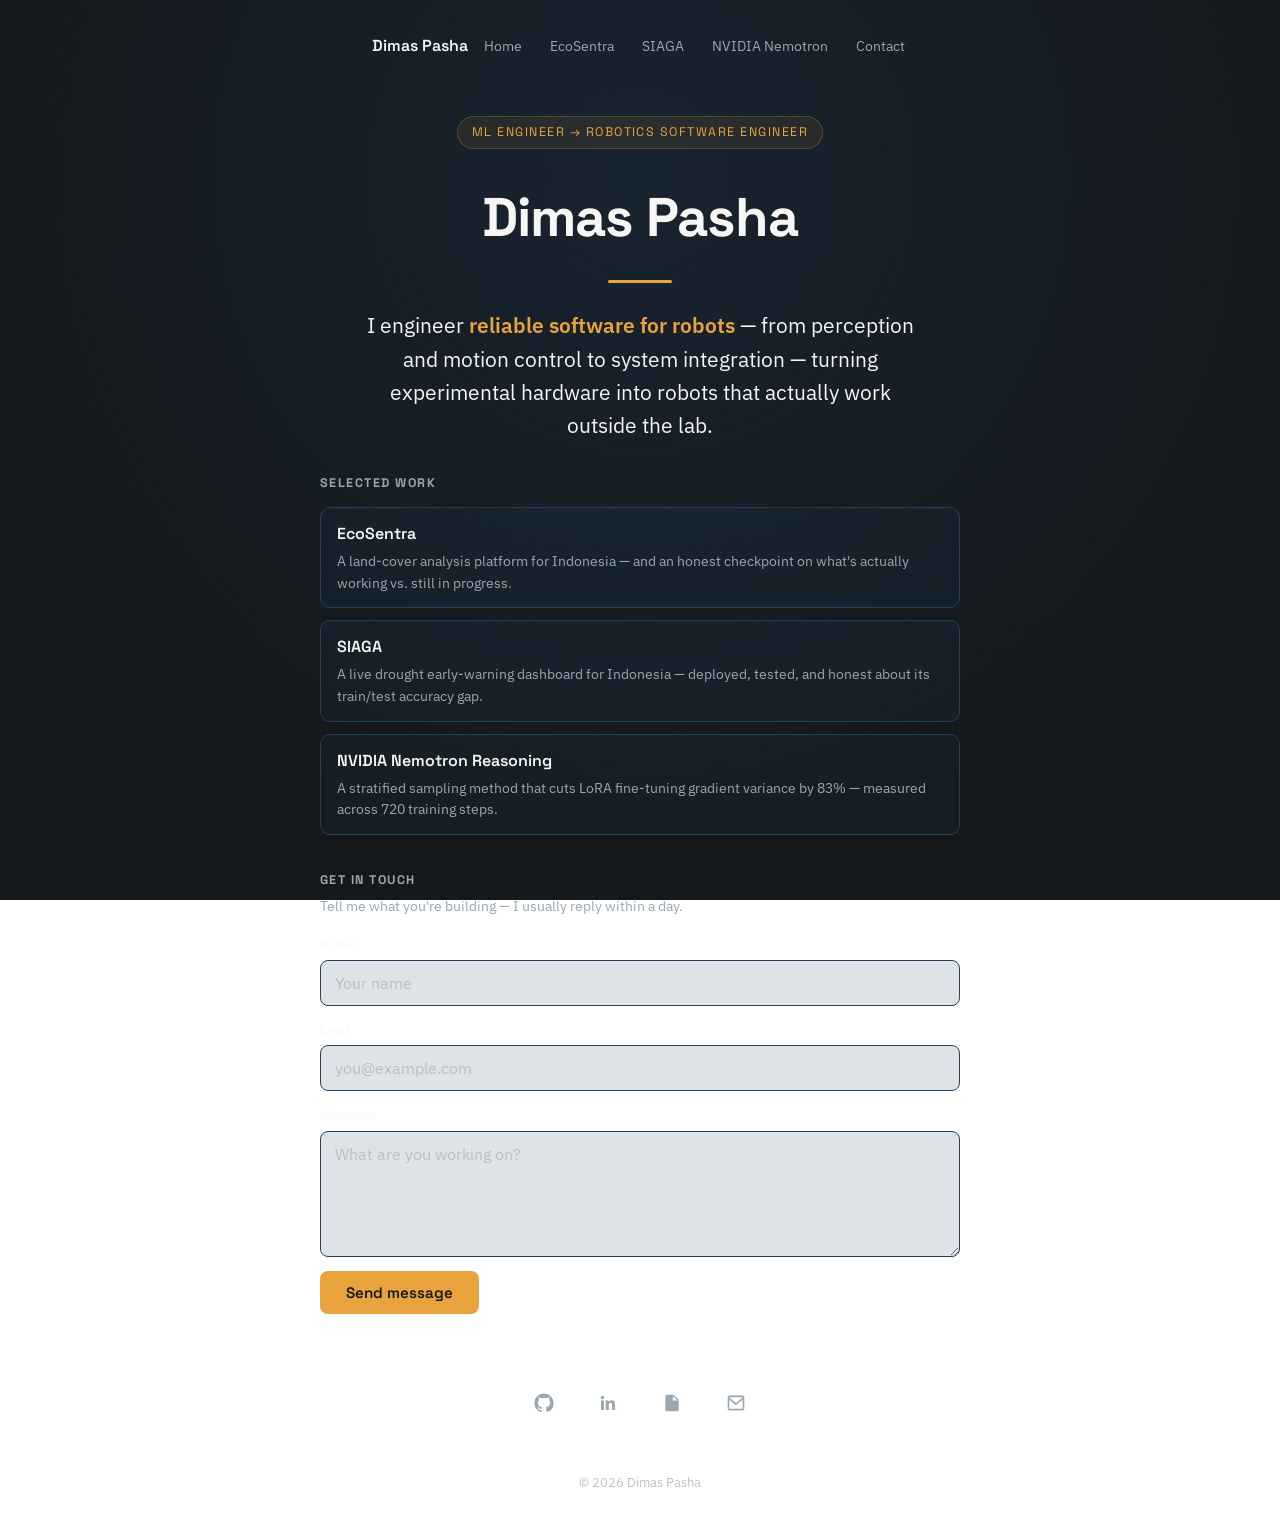
==== index.html @ 25b50ef3 "Polish mobile experience, readability, and fix contrast on all pages - Center and enlarge nav on pho" ====
<!DOCTYPE html>
<html lang="en">
<head>
<meta charset="UTF-8">
<meta name="viewport" content="width=device-width, initial-scale=1.0">
<title>Dimas Pasha — ML Engineer → Robotics Software Engineer</title>
<meta name="description" content="Dimas Pasha — ML Engineer transitioning to Robotics Software Engineer. Engineering reliable software for robots, from perception to system integration.">
<link rel="preconnect" href="https://fonts.googleapis.com">
<link rel="preconnect" href="https://fonts.gstatic.com" crossorigin>
<link href="https://fonts.googleapis.com/css2?family=IBM+Plex+Sans:wght@400;500;600&family=Space+Grotesk:wght@500;600;700&display=swap" rel="stylesheet">
<link rel="stylesheet" href="styles.css">
<style>
  html, body {
    height: 100%;
  }

  body {
    display: flex;
    flex-direction: column;
    min-height: 100vh;
  }

  .hero {
    flex: 1;
    display: flex;
    align-items: center;
    justify-content: center;
    padding: 24px;
  }

  .container {
    width: 100%;
    max-width: 640px;
    text-align: center;
    opacity: 0;
    transform: translateY(12px);
    animation: fadeIn 0.9s ease forwards;
  }

  @keyframes fadeIn {
    to {
      opacity: 1;
      transform: translateY(0);
    }
  }

  .pill {
    margin-bottom: 28px;
  }

  h1 {
    font-family: var(--font-heading);
    font-size: clamp(2.2rem, 6vw, 3.4rem);
    font-weight: 700;
    letter-spacing: -0.02em;
    margin: 0 0 22px;
  }

  .divider {
    width: 64px;
    height: 3px;
    background: var(--accent);
    border: none;
    border-radius: 999px;
    margin: 0 auto 26px;
  }

  .tagline {
    font-size: clamp(1.05rem, 2.6vw, 1.3rem);
    line-height: 1.6;
    color: var(--text);
    max-width: 560px;
    margin: 0 auto 32px;
  }

  .tagline strong {
    color: var(--accent);
    font-weight: 600;
  }

  .work {
    text-align: left;
    margin: 0 0 36px;
  }

  .work h2 {
    font-family: var(--font-heading);
    font-size: 0.78rem;
    letter-spacing: 0.12em;
    text-transform: uppercase;
    color: var(--muted);
    margin: 0 0 14px;
  }

  .links {
    justify-content: center;
    margin: 0 auto;
    width: fit-content;
  }

  @media (prefers-reduced-motion: reduce) {
    .container {
      animation: none;
      opacity: 1;
      transform: none;
    }
  }
</style>
</head>
<body>
  <nav class="site-nav">
    <a class="site-nav-brand" href="index.html">Dimas Pasha</a>
    <div class="site-nav-links">
      <a href="index.html">Home</a>
      <a href="ecosentra.html">EcoSentra</a>
      <a href="siaga.html">SIAGA</a>
      <a href="nemotron.html">NVIDIA Nemotron</a>
      <a href="#contact">Contact</a>
    </div>
  </nav>
  <main class="hero"><div class="container">
    <span class="pill">ML Engineer → Robotics Software Engineer</span>
    <h1>Dimas Pasha</h1>
    <hr class="divider">
    <p class="tagline">
      I engineer <strong>reliable software for robots</strong> — from perception and motion control to system integration —
      turning experimental hardware into robots that actually work outside the lab.
    </p>
    <section class="work">
      <h2>Selected Work</h2>
      <div class="work-grid">
        <a class="work-card" href="ecosentra.html">
          <span class="work-name">EcoSentra</span>
          <span class="work-desc">A land-cover analysis platform for Indonesia — and an honest checkpoint on what's actually working vs. still in progress.</span>
        </a>
        <a class="work-card" href="siaga.html">
          <span class="work-name">SIAGA</span>
          <span class="work-desc">A live drought early-warning dashboard for Indonesia — deployed, tested, and honest about its train/test accuracy gap.</span>
        </a>
        <a class="work-card" href="nemotron.html">
          <span class="work-name">NVIDIA Nemotron Reasoning</span>
          <span class="work-desc">A stratified sampling method that cuts LoRA fine-tuning gradient variance by 83% — measured across 720 training steps.</span>
        </a>
      </div>
    </section>
    <section class="contact" id="contact">
      <h2>Get in touch</h2>
      <p class="contact-note">Tell me what you're building — I usually reply within a day.</p>
      <form id="contact-form" action="https://formsubmit.co/dimaspasha49@gmail.com" method="POST" novalidate>
        <input type="hidden" name="_subject" value="New message from your portfolio">
        <input type="hidden" name="_captcha" value="false">
        <div class="field">
          <label for="contact-name">Name</label>
          <input type="text" id="contact-name" name="name" placeholder="Your name" autocomplete="name">
        </div>
        <div class="field">
          <label for="contact-email">Email</label>
          <input type="email" id="contact-email" name="email" placeholder="you@example.com" autocomplete="email">
        </div>
        <div class="field">
          <label for="contact-message">Message</label>
          <textarea id="contact-message" name="message" rows="5" placeholder="What are you working on?"></textarea>
        </div>
        <button class="cta-btn" type="submit" id="contact-submit">Send message</button>
        <p class="form-status" id="contact-status" role="status" aria-live="polite"></p>
      </form>
    </section>
    <div class="links">
      <a href="https://github.com/PashaAkrilian" target="_blank" rel="noopener" aria-label="GitHub">
        <svg viewBox="0 0 24 24" aria-hidden="true">
          <path d="M12 0.5C5.65 0.5 0.5 5.65 0.5 12c0 5.08 3.29 9.39 7.86 10.91.58.11.79-.25.79-.56 0-.28-.01-1.02-.02-2-3.2.7-3.88-1.54-3.88-1.54-.52-1.33-1.28-1.68-1.28-1.68-1.04-.72.08-.7.08-.7 1.15.08 1.76 1.18 1.76 1.18 1.03 1.76 2.7 1.25 3.36.96.1-.75.4-1.25.73-1.54-2.55-.29-5.24-1.28-5.24-5.68 0-1.26.45-2.28 1.18-3.09-.12-.29-.51-1.46.11-3.05 0 0 .97-.31 3.18 1.18a11.02 11.02 0 0 1 5.79 0c2.2-1.49 3.17-1.18 3.17-1.18.63 1.59.24 2.76.12 3.05.74.81 1.18 1.83 1.18 3.09 0 4.41-2.7 5.39-5.26 5.67.41.36.78 1.06.78 2.14 0 1.55-.01 2.79-.01 3.17 0 .31.21.68.8.56A10.51 10.51 0 0 0 23.5 12C23.5 5.65 18.35 0.5 12 0.5Z"/>
        </svg>
      </a>
      <a href="https://www.linkedin.com/in/dimas-pasha-akrilian" target="_blank" rel="noopener" aria-label="LinkedIn">
        <svg viewBox="0 0 24 24" aria-hidden="true">
          <path d="M20.45 20.45h-3.56v-5.57c0-1.33-.02-3.04-1.85-3.04-1.86 0-2.14 1.45-2.14 2.94v5.67H9.34V9h3.42v1.56h.05c.48-.9 1.64-1.85 3.38-1.85 3.61 0 4.27 2.38 4.27 5.47v6.27ZM5.34 7.43a2.06 2.06 0 1 1 0-4.13 2.06 2.06 0 0 1 0 4.13ZM7.12 20.45H3.56V9h3.56v11.45Z"/>
        </svg>
      </a>
      <a href="CV.pdf" target="_blank" rel="noopener" aria-label="CV">
        <svg viewBox="0 0 24 24" aria-hidden="true">
          <path d="M6 2c-1.1 0-1.99.9-1.99 2L4 20c0 1.1.89 2 1.99 2H18c1.1 0 2-.9 2-2V8l-6-6H6Zm7 7V3.5L18.5 9H13Z"/>
        </svg>
      </a>
      <a href="mailto:dimaspasha49@gmail.com?subject=Intro%20call%20/%20project%20brief" aria-label="Book a call">
        <svg viewBox="0 0 24 24" aria-hidden="true">
          <path d="M2 5.5C2 4.12 3.12 3 4.5 3h15C20.88 3 22 4.12 22 5.5v13c0 1.38-1.12 2.5-2.5 2.5h-15C3.12 21 2 19.88 2 18.5v-13Zm2.2.3 7.8 6.1 7.8-6.1a.6.6 0 0 0-.3-.8H4.5a.6.6 0 0 0-.3.8ZM4 8.1V18.5c0 .28.22.5.5.5h15a.5.5 0 0 0 .5-.5V8.1l-7.69 6.02a1 1 0 0 1-1.22 0L4 8.1Z"/>
        </svg>
      </a>
    </div>
    <footer class="site-footer">&copy; 2026 Dimas Pasha</footer>
  </div></main>
  <script>
    const form = document.getElementById('contact-form');
    const status = document.getElementById('contact-status');
    const submitBtn = document.getElementById('contact-submit');

    form.addEventListener('submit', async (e) => {
      e.preventDefault();
      status.textContent = '';
      status.className = 'form-status';
      submitBtn.disabled = true;
      submitBtn.textContent = 'Sending…';

      const name = document.getElementById('contact-name').value.trim();
      const email = document.getElementById('contact-email').value.trim();
      const message = document.getElementById('contact-message').value.trim();

      if (!name || !message) {
        status.textContent = 'Please add your name and a message before sending.';
        status.className = 'form-status error';
        submitBtn.disabled = false;
        submitBtn.textContent = 'Send message';
        return;
      }
      if (!email || !email.includes('@')) {
        status.textContent = 'Please add a valid email so I can reply to you.';
        status.className = 'form-status error';
        submitBtn.disabled = false;
        submitBtn.textContent = 'Send message';
        return;
      }

      try {
        const res = await fetch(form.action, {
          method: 'POST',
          body: new FormData(form),
          headers: { Accept: 'application/json' }
        });
        if (res.ok) {
          status.textContent = 'Thanks — your message is on its way. I\'ll be in touch.';
          status.className = 'form-status ok';
          form.reset();
        } else {
          let errorText = 'Something went wrong sending your message. Try again, or email me directly.';
          try {
            const data = await res.json();
            if (data && data.errors && data.errors.length) {
              errorText = data.errors.map((err) => err.message).join(', ');
            }
          } catch (_) {}
          status.textContent = errorText;
          status.className = 'form-status error';
        }
      } catch (_) {
        status.textContent = 'Could not reach the mail service. Try again, or email me directly.';
        status.className = 'form-status error';
      } finally {
        submitBtn.disabled = false;
        submitBtn.textContent = 'Send message';
      }
    });
  </script>
</body>
</html>
---- styles.css ----
:root {
  --bg: #14181B;
  --bg-2: #182430;
  --text: #F6F7F5;
  --muted: #9aa7b3;
  --accent: #E8A33D;
  --circuit: #24425E;
  --font-heading: 'Space Grotesk', sans-serif;
  --font-body: 'IBM Plex Sans', sans-serif;
}

* {
  box-sizing: border-box;
}

html {
  scroll-behavior: smooth;
}

body {
  margin: 0;
  background: radial-gradient(circle at 50% 20%, var(--bg-2), var(--bg) 70%) fixed;
  color: var(--text);
  font-family: var(--font-body), -apple-system, BlinkMacSystemFont, "Segoe UI", Roboto, Helvetica, Arial, sans-serif;
  -webkit-font-smoothing: antialiased;
  text-rendering: optimizeLegibility;
  line-height: 1.5;
}

a {
  color: var(--accent);
}

/* global site nav, same on every page: brand on the left, links on the right */
.site-nav {
  display: flex;
  flex-wrap: wrap;
  align-items: center;
  justify-content: space-between;
  gap: 12px;
  max-width: 880px;
  margin: 0 auto;
  padding: 24px;
}

.site-nav-brand {
  font-family: var(--font-heading);
  font-weight: 600;
  font-size: 1rem;
  color: var(--text);
  text-decoration: none;
  padding: 10px 0;
}

.site-nav-brand:hover,
.site-nav-brand:focus-visible {
  color: var(--accent);
}

.site-nav-links {
  display: flex;
  flex-wrap: wrap;
  gap: 20px;
}

.site-nav-links a {
  color: var(--muted);
  font-size: 0.9rem;
  text-decoration: none;
  padding: 6px 4px;
}

.site-nav-links a:hover,
.site-nav-links a:focus-visible {
  color: var(--accent);
}

/* pill-shaped label, used for eyebrow text and status badges */
.pill {
  display: inline-block;
  font-family: var(--font-heading);
  font-size: 0.78rem;
  letter-spacing: 0.12em;
  text-transform: uppercase;
  color: var(--accent);
  background: rgba(232, 163, 61, 0.08);
  border: 1px solid rgba(232, 163, 61, 0.25);
  padding: 6px 14px;
  border-radius: 999px;
}

/* reusable card, used for project links on the home page and
   "more work" links at the bottom of case studies */
.work-grid {
  display: grid;
  gap: 12px;
}

.work-card {
  display: block;
  padding: 14px 16px;
  border: 1px solid var(--circuit);
  border-radius: 10px;
  background: rgba(36, 66, 94, 0.15);
  text-decoration: none;
  transition: border-color 0.2s ease, transform 0.2s ease;
}

.work-card:hover,
.work-card:focus-visible {
  border-color: var(--accent);
  transform: translateY(-2px);
}

.work-card .work-name {
  display: block;
  font-family: var(--font-heading);
  font-weight: 600;
  color: var(--text);
  margin-bottom: 4px;
}

.work-card .work-desc {
  display: block;
  font-size: 0.9rem;
  line-height: 1.5;
  color: var(--muted);
}

/* amber call-to-action button, used to push visitors toward
   scheduling a call or emailing directly */
.cta-btn {
  display: inline-block;
  font-family: var(--font-heading);
  font-weight: 600;
  font-size: 0.95rem;
  color: var(--bg);
  background: var(--accent);
  padding: 12px 26px;
  border-radius: 8px;
  text-decoration: none;
  transition: transform 0.2s ease, box-shadow 0.2s ease;
}

.cta-btn:hover,
.cta-btn:focus-visible {
  transform: translateY(-2px);
  box-shadow: 0 8px 20px rgba(232, 163, 61, 0.25);
}

/* round social icon links, used in the footer of every page */
.links {
  display: flex;
  align-items: center;
  gap: 20px;
}

.links a {
  display: inline-flex;
  align-items: center;
  justify-content: center;
  width: 44px;
  height: 44px;
  border-radius: 50%;
  border: 1px solid rgba(255, 255, 255, 0.12);
  color: var(--muted);
  text-decoration: none;
  transition: color 0.2s ease, border-color 0.2s ease, transform 0.2s ease;
}

.links a:hover,
.links a:focus-visible {
  color: var(--accent);
  border-color: var(--accent);
  transform: translateY(-2px);
}

.links svg {
  width: 20px;
  height: 20px;
  fill: currentColor;
}

.site-footer {
  margin-top: 48px;
  font-size: 0.8rem;
  color: var(--muted);
  opacity: 0.7;
}

/* working contact form, wired to a free form service */
.contact {
  text-align: left;
  margin: 0 0 36px;
}

.contact h2 {
  font-family: var(--font-heading);
  font-size: 0.78rem;
  letter-spacing: 0.12em;
  text-transform: uppercase;
  color: var(--muted);
  margin: 0 0 6px;
}

.contact-note {
  font-size: 0.9rem;
  color: var(--muted);
  margin: 0 0 18px;
}

.contact form {
  display: grid;
  gap: 14px;
}

.field {
  display: grid;
  gap: 6px;
}

.field label {
  font-family: var(--font-heading);
  font-size: 0.8rem;
  color: var(--text);
}

.field input,
.field textarea {
  font-family: var(--font-body);
  font-size: 1rem;
  color: var(--text);
  background: rgba(36, 66, 94, 0.15);
  border: 1px solid var(--circuit);
  border-radius: 8px;
  padding: 12px 14px;
  outline: none;
  -webkit-appearance: none;
  transition: border-color 0.2s ease;
}

.field input::placeholder,
.field textarea::placeholder {
  color: rgba(154, 167, 179, 0.6);
}

.field input:focus,
.field textarea:focus {
  border-color: var(--accent);
}

.contact .cta-btn {
  border: none;
  cursor: pointer;
  justify-self: start;
}

.contact .cta-btn:disabled {
  opacity: 0.6;
  cursor: not-allowed;
  transform: none;
  box-shadow: none;
}

.form-status {
  min-height: 1.2em;
  font-size: 0.9rem;
  margin: 0;
}

.form-status.ok {
  color: var(--accent);
}

.form-status.error {
  color: #ff8f8f;
}

@media (max-width: 420px) {
  .pill {
    font-size: 0.7rem;
    padding: 5px 12px;
  }
}

@media (max-width: 600px) {
  .site-nav {
    justify-content: center;
    flex-direction: column;
  }

  .site-nav-links {
    gap: 6px;
    justify-content: center;
  }

  .site-nav-links a {
    font-size: 1rem;
    padding: 10px 8px;
  }

  .site-footer {
    text-align: center;
  }
}

@media (max-width: 480px) {
  .contact .cta-btn {
    width: 100%;
    text-align: center;
  }
}

@media (min-width: 768px) {
  .more-work .work-grid {
    grid-template-columns: 1fr 1fr;
  }
}

@media (prefers-reduced-motion: reduce) {
  * {
    animation: none !important;
    transition: none !important;
  }
}
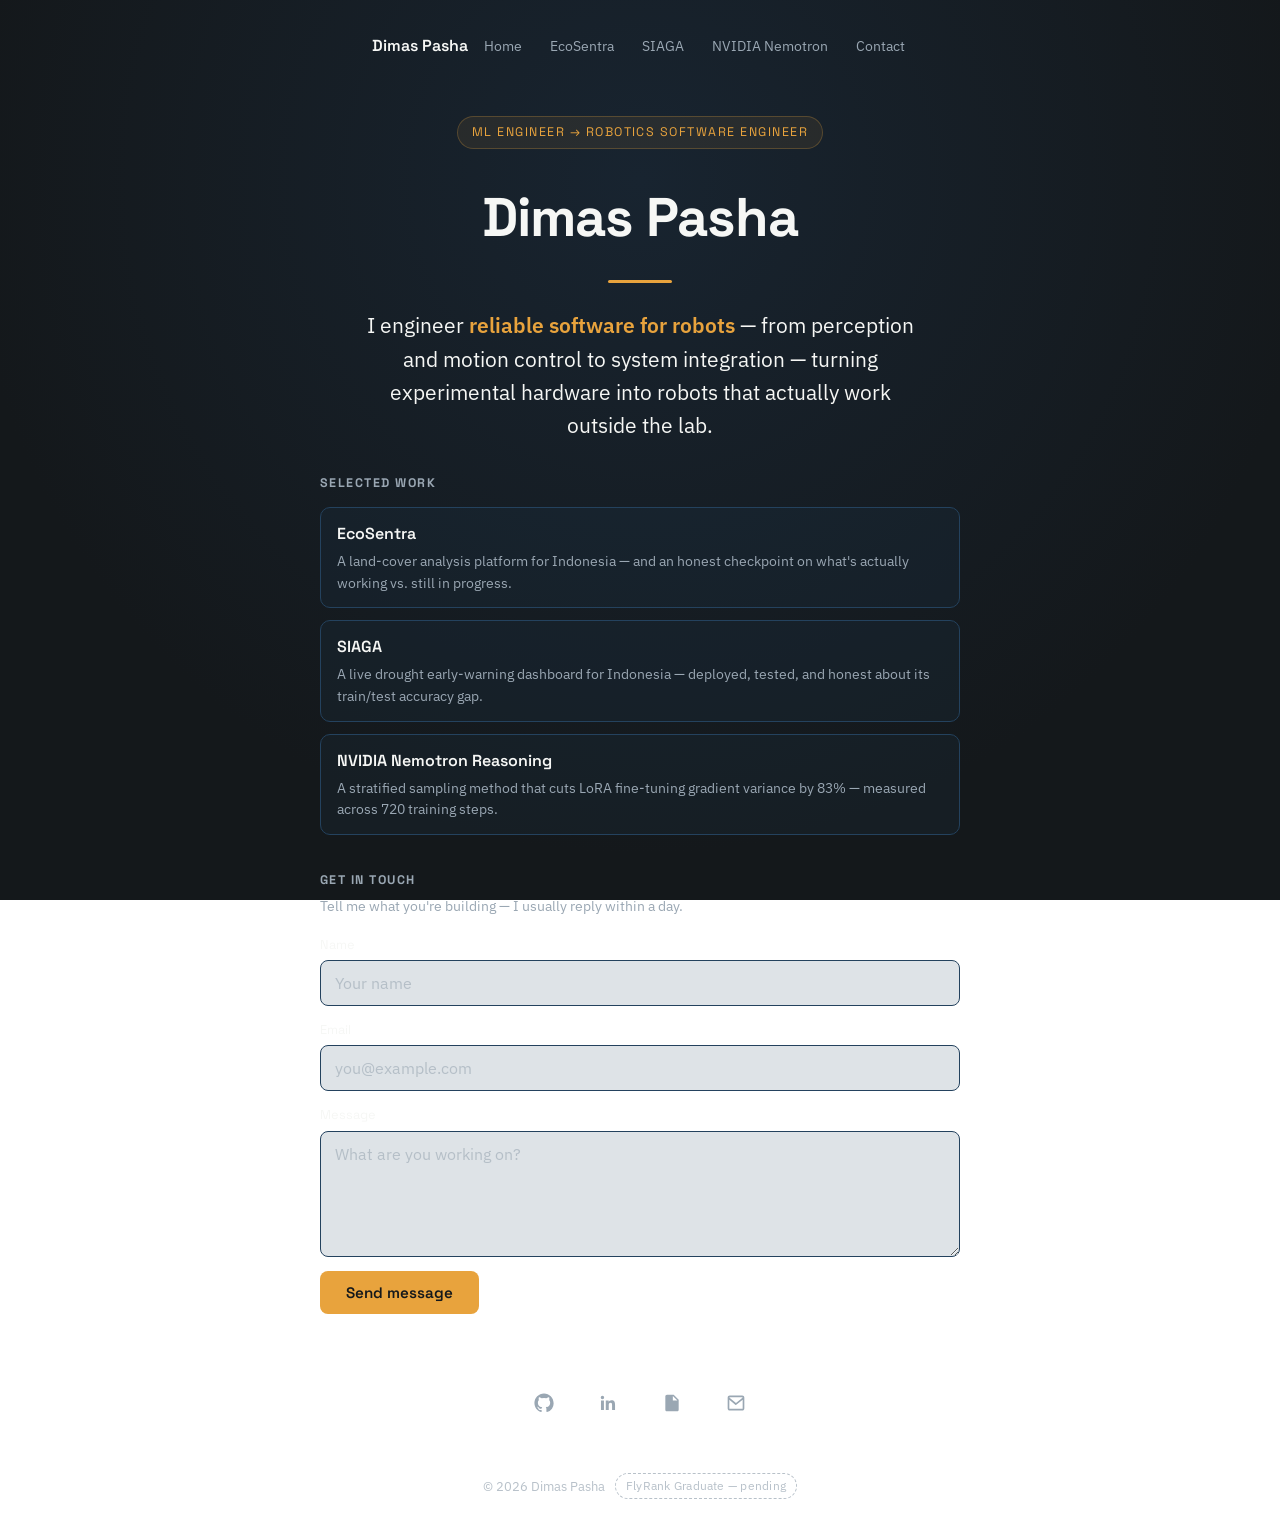
==== commit d88aa3e5: "Plant Your Flag: analytics, launch hygiene, badge slot - Add Google Analytics 4 (gtag.js, G-FHNJXX34" ====
--- a/index.html
+++ b/index.html
@@ -5,9 +5,34 @@
 <meta name="viewport" content="width=device-width, initial-scale=1.0">
 <title>Dimas Pasha — ML Engineer → Robotics Software Engineer</title>
 <meta name="description" content="Dimas Pasha — ML Engineer transitioning to Robotics Software Engineer. Engineering reliable software for robots, from perception to system integration.">
+<link rel="canonical" href="https://pashaakrilian.github.io/">
+<link rel="icon" type="image/png" sizes="32x32" href="assets/favicon-32.png">
+<link rel="icon" type="image/png" sizes="16x16" href="assets/favicon-16.png">
+<link rel="apple-touch-icon" sizes="180x180" href="assets/apple-touch-icon.png">
+<meta property="og:type" content="website">
+<meta property="og:site_name" content="Dimas Pasha">
+<meta property="og:url" content="https://pashaakrilian.github.io/">
+<meta property="og:title" content="Dimas Pasha — ML Engineer → Robotics Software Engineer">
+<meta property="og:description" content="Dimas Pasha — ML Engineer transitioning to Robotics Software Engineer. Engineering reliable software for robots, from perception to system integration.">
+<meta property="og:image" content="https://pashaakrilian.github.io/assets/og-image.png">
+<meta property="og:image:width" content="1200">
+<meta property="og:image:height" content="630">
+<meta name="twitter:card" content="summary_large_image">
+<meta name="twitter:title" content="Dimas Pasha — ML Engineer → Robotics Software Engineer">
+<meta name="twitter:description" content="Dimas Pasha — ML Engineer transitioning to Robotics Software Engineer. Engineering reliable software for robots, from perception to system integration.">
+<meta name="twitter:image" content="https://pashaakrilian.github.io/assets/og-image.png">
 <link rel="preconnect" href="https://fonts.googleapis.com">
 <link rel="preconnect" href="https://fonts.gstatic.com" crossorigin>
 <link href="https://fonts.googleapis.com/css2?family=IBM+Plex+Sans:wght@400;500;600&family=Space+Grotesk:wght@500;600;700&display=swap" rel="stylesheet">
+<!-- Google tag (gtag.js) -->
+<script async src="https://www.googletagmanager.com/gtag/js?id=G-FHNJXX34TW"></script>
+<script>
+  window.dataLayer = window.dataLayer || [];
+  function gtag(){dataLayer.push(arguments);}
+  gtag('js', new Date());
+
+  gtag('config', 'G-FHNJXX34TW');
+</script>
 <link rel="stylesheet" href="styles.css">
 <style>
   html, body {
@@ -187,7 +212,17 @@
         </svg>
       </a>
     </div>
-    <footer class="site-footer">&copy; 2026 Dimas Pasha</footer>
+    <footer class="site-footer">
+      <span>&copy; 2026 Dimas Pasha</span>
+      <!-- FlyRank graduate badge: pending until FlyRank issues certificates
+           (early Sept 2026 per their program update). Once issued, replace
+           the pending pill below with:
+           <a class="grad-badge" href="YOUR_VERIFICATION_URL" target="_blank" rel="noopener" aria-label="FlyRank Graduate — verify">
+             <img src="assets/flyrank-badge.png" alt="FlyRank Graduate Badge">
+           </a>
+      -->
+      <span class="grad-badge-pending" title="FlyRank certificate issues early Sept 2026 — badge pending">FlyRank Graduate — pending</span>
+    </footer>
   </div></main>
   <script>
     const form = document.getElementById('contact-form');
--- a/styles.css
+++ b/styles.css
@@ -186,6 +186,40 @@
   font-size: 0.8rem;
   color: var(--muted);
   opacity: 0.7;
+  display: flex;
+  align-items: center;
+  justify-content: center;
+  flex-wrap: wrap;
+  gap: 10px;
+}
+
+/* FlyRank graduate badge slot. While the real badge/verification link is
+   pending, this renders as an honest "pending" pill instead of a fake link —
+   see the HTML comment beside it for the swap-in markup. */
+.grad-badge,
+.grad-badge-pending {
+  display: inline-flex;
+  align-items: center;
+  gap: 6px;
+  padding: 3px 10px;
+  border: 1px dashed var(--muted);
+  border-radius: 999px;
+  font-size: 0.72rem;
+  letter-spacing: 0.02em;
+  line-height: 1.6;
+}
+
+.grad-badge {
+  border-style: solid;
+  border-color: var(--accent);
+  color: var(--text);
+  text-decoration: none;
+}
+
+.grad-badge img {
+  display: block;
+  height: 20px;
+  width: auto;
 }
 
 /* working contact form, wired to a free form service */
